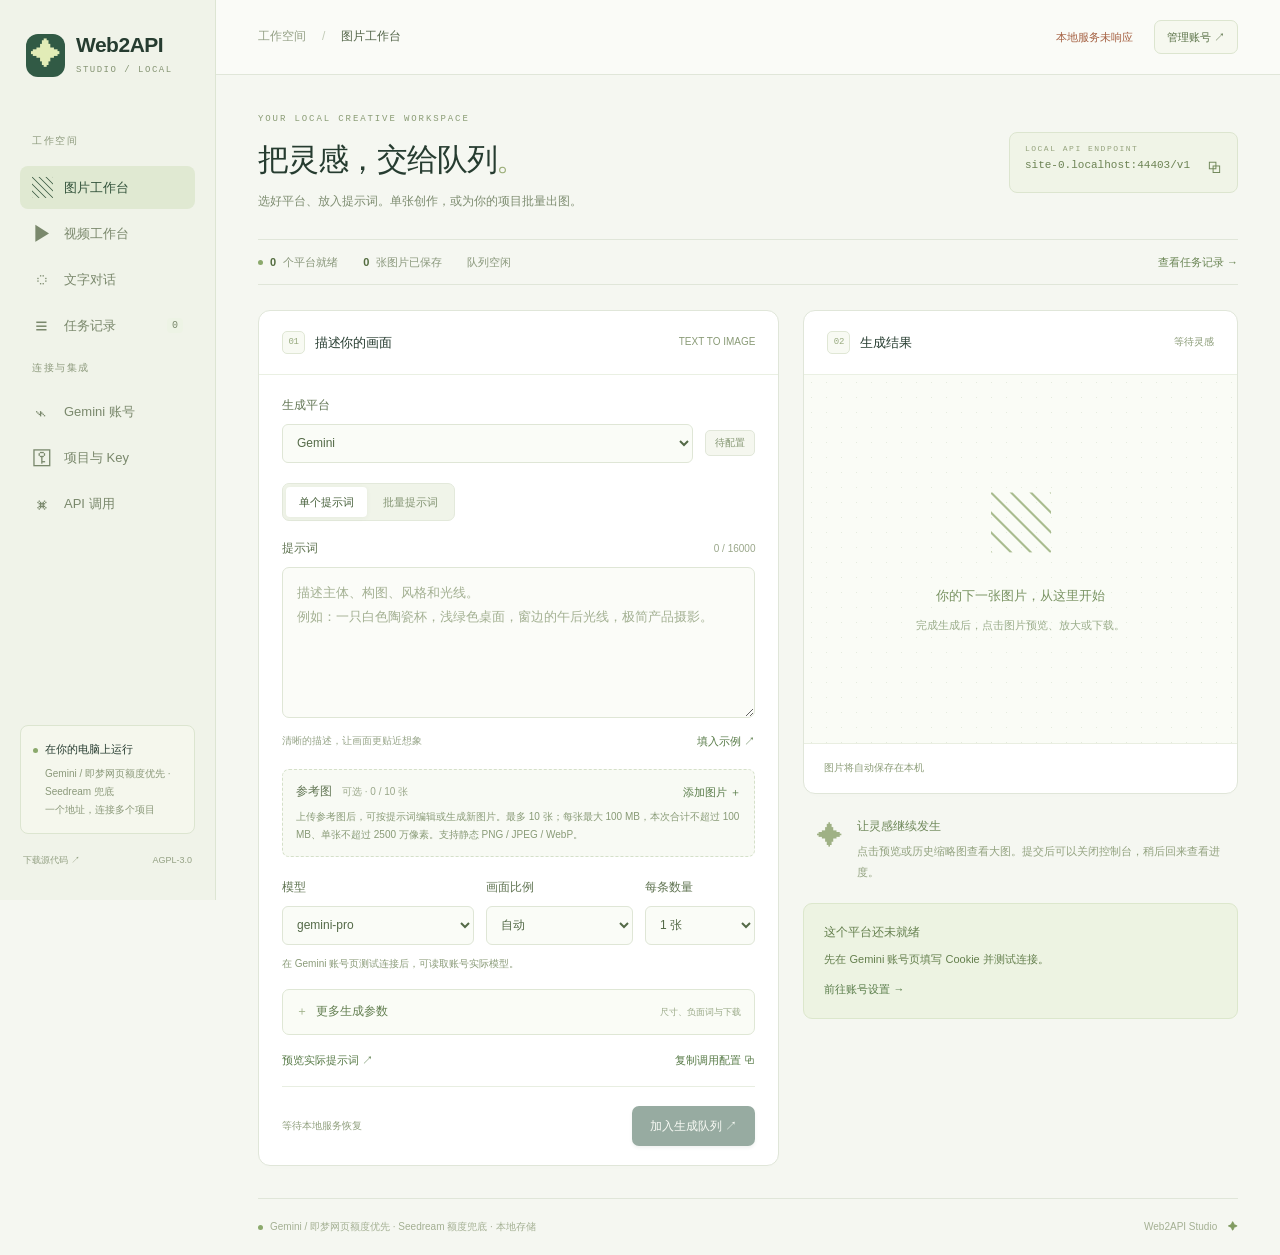
==== static/index.html @ 38def65e "Initial release of Web2API Studio" ====
<!doctype html>
<html lang="zh-CN">
<head>
  <meta charset="utf-8"><meta name="viewport" content="width=device-width, initial-scale=1"><meta name="color-scheme" content="light">
  <title>Web2API Studio · 本地模型工作台</title>
  <link rel="icon" href="data:image/svg+xml,%3Csvg xmlns='http://www.w3.org/2000/svg' viewBox='0 0 32 32'%3E%3Crect width='32' height='32' rx='10' fill='%232b5346'/%3E%3Cpath d='M16 6q0 10 10 10-10 0-10 10 0-10-10-10Q16 16 16 6' fill='%23e7f2b9'/%3E%3C/svg%3E">
  <link rel="stylesheet" href="/static/style.css"><script src="/static/app.js" defer></script>
</head>
<body>
<a class="skip-link" href="#main">跳转到内容</a>
<div class="shell">
  <aside class="sidebar">
    <a class="brand" href="#create"><span class="brand-symbol">✦</span><span>Web2API<small>STUDIO / LOCAL</small></span></a>
    <span class="nav-label">工作空间</span>
    <nav aria-label="主导航">
      <a class="nav-item active" href="#create" data-nav="create"><span>▧</span>图片工作台</a>
      <a class="nav-item" href="#video" data-nav="video"><span>▶</span>视频工作台</a>
      <a class="nav-item" href="#chat" data-nav="chat"><span>◌</span>文字对话</a>
      <a class="nav-item" href="#history" data-nav="history"><span>≡</span>任务记录<b id="nav-job-count">0</b></a>
      <span class="nav-label">连接与集成</span>
      <a class="nav-item" href="#providers" data-nav="providers"><span>⌁</span>Gemini 账号</a>
      <a class="nav-item" href="#keys" data-nav="keys"><span>⚿</span>项目与 Key</a>
      <a class="nav-item" href="#api" data-nav="api"><span>⌘</span>API 调用</a>
    </nav>
    <div class="sidebar-note"><span class="tiny-dot"></span><strong>在你的电脑上运行</strong><p>Gemini / 即梦网页额度优先 · Seedream 兜底<br>一个地址，连接多个项目</p></div>
    <div class="sidebar-bottom"><a href="/source">下载源代码 ↗</a><span id="app-version">AGPL-3.0</span></div>
  </aside>
  <div class="workspace">
    <header class="topbar"><div class="breadcrumb">工作空间<span>/</span><strong id="page-name">图片工作台</strong></div><div class="topbar-actions"><span id="connection-status" class="connection-status"><i></i>检查本地服务…</span><a class="button secondary small" href="#providers">管理账号 ↗</a></div></header>
    <main id="main">
      <section data-view="create" id="create">
        <div class="hero"><div><div class="eyebrow">YOUR LOCAL CREATIVE WORKSPACE</div><h1>把灵感，交给队列<span>。</span></h1><p>选好平台、放入提示词。单张创作，或为你的项目批量出图。</p></div><button class="endpoint" id="copy-endpoint" title="复制 API 地址"><small>LOCAL API ENDPOINT</small><code id="endpoint-label">127.0.0.1:8765/v1</code><span>⧉</span></button></div>
        <div class="stats-strip"><span><i class="tiny-dot"></i><strong id="stat-platforms">0</strong> 个平台就绪</span><span><strong id="stat-images">0</strong> 张图片已保存</span><span id="queue-label">队列空闲</span><a href="#history">查看任务记录 →</a></div>
        <div class="creation-grid">
          <section class="panel composer"><div class="panel-heading"><h2><span class="section-number">01</span>描述你的画面</h2><span class="small-label" id="generation-type">TEXT TO IMAGE</span></div>
            <form id="generate-form">
              <div class="provider-field"><label for="provider" class="field-label">生成平台</label><div class="provider-choice"><select id="provider"><option value="gemini">Gemini</option></select><span id="selected-provider-state" class="badge">待连接</span></div></div>
              <div class="input-modes" role="group" aria-label="生成模式"><button type="button" class="mode-button selected" id="single-mode" aria-pressed="true">单个提示词</button><button type="button" class="mode-button" id="batch-mode" aria-pressed="false">批量提示词</button></div>
              <label for="prompt" class="field-label" id="prompt-label">提示词<span id="prompt-count">0 / 16000</span></label>
              <textarea id="prompt" maxlength="16000" required placeholder="描述主体、构图、风格和光线。&#10;例如：一只白色陶瓷杯，浅绿色桌面，窗边的午后光线，极简产品摄影。"></textarea>
              <textarea id="batch-prompts" maxlength="320019" hidden placeholder="每行一条提示词，最多 20 条。&#10;生成一张白色陶瓷杯产品图&#10;生成一幅湖边小屋的水彩插画"></textarea>
              <div class="prompt-footer"><span>清晰的描述，让画面更贴近想象</span><button type="button" class="text-button" id="example-button">填入示例 ↗</button></div>
              <div class="references-field"><div class="reference-heading"><span class="field-label">参考图<span id="reference-count">可选 · 0 / 10 张</span></span><button type="button" class="text-button" id="choose-references">添加图片 ＋</button></div><input type="file" id="reference-files" class="sr-only" accept="image/png,image/jpeg,image/webp" multiple aria-label="选择参考图片"><p class="reference-hint" id="reference-hint">上传参考图后，可按提示词编辑或生成新图片。最多 10 张；每张最大 100 MB，本次合计不超过 100 MB、单张不超过 2500 万像素。支持静态 PNG / JPEG / WebP。</p><div id="reference-list" class="reference-list" hidden></div><p id="reference-error" class="inline-error" role="alert" hidden></p></div>
              <div class="form-grid"><div><label class="field-label" for="model">模型</label><select id="model"><option value="gemini-pro">gemini-pro</option><option value="default">账号默认模型</option></select></div><div><label class="field-label" for="aspect-ratio">画面比例</label><select id="aspect-ratio"><option value="">自动</option><option value="1:1">1:1 · 方形</option><option value="16:9">16:9 · 横向</option><option value="9:16">9:16 · 竖向</option><option value="4:3">4:3</option><option value="3:4">3:4</option><option value="3:2">3:2</option><option value="2:3">2:3</option></select></div><div><label class="field-label" for="image-count">每条数量</label><select id="image-count"><option value="1">1 张</option><option value="2">2 张</option><option value="3">3 张</option><option value="4">4 张</option></select></div></div>
              <p class="form-hint" id="model-hint">在 Gemini 账号页测试连接后，可读取账号实际模型。</p>
              <details class="parameters-panel"><summary>更多生成参数<span>尺寸、负面词与下载</span></summary><div class="parameter-grid">
                <div><label class="field-label" for="prompt-mode">提示词模式</label><select id="prompt-mode"><option value="enhanced">增强 · 补充生图要求</option><option value="raw">原样透传 · raw</option></select></div>
                <div><label class="field-label" for="image-size">目标尺寸</label><input id="image-size" value="auto" list="size-options" maxlength="32" placeholder="auto / 2K / 1536x1024"><datalist id="size-options"><option value="auto"></option><option value="1K"></option><option value="2K"></option><option value="4K"></option><option value="1536x1024"></option></datalist></div>
                <div><label class="field-label" for="full-size">下载质量</label><select id="full-size"><option value="true">请求原图</option><option value="false">预览版本</option></select></div>
                <div><label class="field-label" for="response-format">API 返回方式</label><select id="response-format"><option value="url">图片 URL</option><option value="b64_json">Base64 图片数据</option></select></div>
                <div class="parameter-wide"><label class="field-label" for="negative-prompt">负面提示词<span id="negative-count">可选 · 0 / 16000</span></label><textarea id="negative-prompt" maxlength="16000" placeholder="例如：文字、水印、模糊"></textarea></div>
              </div><p class="form-hint" id="parameter-hint"></p></details>
              <div class="parameter-tools"><button type="button" class="text-button" id="preview-request">预览实际提示词 ↗</button><button type="button" class="text-button" id="copy-config">复制调用配置 ⧉</button></div>
              <div class="composer-actions"><span id="composer-status">连接平台后即可开始</span><button type="submit" class="button primary" id="generate-button" disabled>加入生成队列 ↗</button></div><p id="form-error" class="inline-error" role="alert" hidden></p>
            </form>
          </section>
          <div class="result-column"><section class="panel preview-panel"><div class="panel-heading"><h2><span class="section-number">02</span>生成结果</h2><span id="preview-status" class="small-label">等待灵感</span></div><div id="preview-area" class="preview-area"></div><div class="preview-footer" id="preview-caption">图片将自动保存在本机</div></section><div class="gentle-note"><span>✦</span><p><strong>让灵感继续发生</strong>点击预览或历史缩略图查看大图。提交后可以关闭控制台，稍后回来查看进度。</p></div><div id="setup-notice" class="setup-notice" hidden><strong>这个平台还未就绪</strong><p id="setup-message">先完成账号连接，再开始生成。</p><a href="#providers" class="text-button">前往账号设置 →</a></div></div>
        </div>
      </section>
      <section data-view="video" id="video" hidden>
        <div class="hero"><div><div class="eyebrow">FREE WEB QUOTA · OPTIONAL OFFICIAL APIS</div><h1>让静态画面动起来<span>。</span></h1><p>默认优先使用即梦、通义万相和 Hailuo 的网页赠送额度；豆包 Seedance 网页是实验性候选，Vidu、MiniMax、百炼和方舟 API 需要单独的官方 API 额度。</p></div><a class="button secondary" href="#providers">配置视频平台 ↗</a></div>
        <div class="creation-grid video-grid">
          <section class="panel composer"><div class="panel-heading"><h2><span class="section-number">01</span>描述动态</h2><span class="small-label" id="video-generation-type">IMAGE TO VIDEO</span></div>
            <form id="video-form">
              <div class="provider-field"><label for="video-provider" class="field-label">视频平台</label><div class="provider-choice"><select id="video-provider"><option value="jimeng-web">即梦 AI 网页（免费赠分）</option></select><span id="video-provider-state" class="badge">待配置</span></div></div>
              <div class="form-grid video-form-grid"><div><label class="field-label" for="video-model">模型</label><select id="video-model"><option value="default">平台默认模型</option></select></div><div><label class="field-label" for="video-duration">时长</label><select id="video-duration"><option value="5">5 秒</option><option value="8">8 秒</option><option value="10">10 秒</option><option value="15">15 秒</option></select></div><div><label class="field-label" for="video-resolution">分辨率</label><select id="video-resolution"><option value="720p">720p</option><option value="1080p">1080p</option><option value="2K">2K</option></select></div></div>
              <label for="video-prompt" class="field-label">提示词<span id="video-prompt-count">0 / 20000</span></label>
              <textarea id="video-prompt" maxlength="20000" required placeholder="描述主体的动作、镜头运动、节奏和环境。&#10;例如：人物自然走向镜头，镜头缓慢推进，衣摆和头发随微风运动，保持脸部和服装稳定。"></textarea>
              <div class="prompt-footer"><span>视频平台的音画与参考图能力不同，以模型文档为准</span><button type="button" class="text-button" id="video-example-button">填入示例 ↗</button></div>
              <div class="references-field"><div class="reference-heading"><span class="field-label">视频参考图<span id="video-reference-count">可选 · 0 / 9 张</span></span><button type="button" class="text-button" id="choose-video-references">添加图片 ＋</button></div><input type="file" id="video-reference-files" class="sr-only" accept="image/png,image/jpeg,image/webp" multiple aria-label="选择视频参考图片"><p class="reference-hint" id="video-reference-hint">1 张作为首帧；2 张作为首尾帧；更多图片按平台的主体参考规则传递。</p><div id="video-reference-list" class="reference-list" hidden></div><p id="video-reference-error" class="inline-error" role="alert" hidden></p></div>
              <div class="form-grid video-form-grid"><div><label class="field-label" for="video-aspect-ratio">画面比例</label><select id="video-aspect-ratio"><option value="16:9">16:9</option><option value="9:16">9:16</option><option value="1:1">1:1</option><option value="4:3">4:3</option><option value="3:4">3:4</option><option value="adaptive">跟随参考图</option></select></div><div class="video-audio-field"><label class="field-label">声音</label><label class="account-enable"><input id="video-audio" type="checkbox" checked>尝试音画同步</label></div></div>
              <div class="parameter-tools"><button type="button" class="text-button" id="preview-video-request">预览请求参数 ↗</button><button type="button" class="text-button" id="copy-video-config">复制视频 API 示例 ⧉</button></div>
              <div class="composer-actions"><span id="video-composer-status">先配置网页免费平台凭据</span><button type="submit" class="button primary" id="video-generate-button" disabled>加入视频队列 ↗</button></div><p id="video-form-error" class="inline-error" role="alert" hidden></p>
            </form>
          </section>
          <div class="result-column"><section class="panel preview-panel"><div class="panel-heading"><h2><span class="section-number">02</span>视频结果</h2><span id="video-preview-status" class="small-label">等待灵感</span></div><div id="video-preview-area" class="preview-area video-preview-area"></div><div class="preview-footer" id="video-preview-caption">视频会自动保存到本机</div></section><div class="gentle-note"><span>✦</span><p><strong>先用免费体验额度试片</strong>网页免费积分与官方 API 额度分开，提交前请确认对应平台控制台的余额和体验额度。</p></div></div>
        </div>
      </section>
      <section data-view="chat" id="chat" hidden>
        <div class="hero"><div><div class="eyebrow">A CONVERSATION, THROUGH YOUR API</div><h1>文字，也有入口<span>。</span></h1><p>使用网页账号对话。每次请求开启新会话，历史上下文随请求传入。</p></div></div>
        <div class="creation-grid chat-grid"><section class="panel pad"><h2>发起对话</h2><form id="chat-form"><label for="chat-provider" class="field-label">平台</label><select id="chat-provider"><option value="gemini">Gemini</option></select><label for="chat-system" class="field-label spaced">系统要求<span>可选 · <span id="chat-system-count">0 / 32000 字</span></span></label><textarea id="chat-system" maxlength="32000" rows="3" placeholder="例如：用简短清晰的中文回答。"></textarea><label for="chat-prompt" class="field-label spaced">你的问题<span id="chat-prompt-count">0 / 32000 字</span></label><textarea id="chat-prompt" maxlength="32000" rows="7" required placeholder="输入你的问题或任务…"></textarea><p class="form-hint" id="chat-total-count">对话总长 0 / 64000 字</p><p class="form-hint">网页当前模型 · 暂不支持流式输出或工具调用</p><div class="dialog-actions"><button id="chat-send" class="button primary">发送到队列 ↗</button></div><p id="chat-error" role="alert" class="inline-error" hidden></p></form></section><section class="panel chat-result"><div class="panel-heading"><h2>最近回复</h2><button id="copy-chat" class="text-button" disabled>复制回复 ⧉</button></div><div id="chat-answer" class="answer-empty">对话完成后，回复会显示在这里。</div><p class="chat-meta" id="chat-meta"></p></section></div>
      </section>
      <section data-view="history" id="history" hidden>
        <div class="hero"><div><div class="eyebrow">YOUR CREATIVE ARCHIVE</div><h1>每一次生成，都在这里<span>。</span></h1><p>点击图片查看大图，查看参数，或继续使用这份提示词。</p></div><button class="button secondary" id="refresh-button">↻ 刷新记录</button></div>
        <div class="history-toolbar"><label class="search-box"><span>⌕</span><input id="history-search" type="search" placeholder="搜索提示词、回复或任务 ID" aria-label="搜索任务"></label><select id="history-provider" aria-label="按平台筛选"><option value="">所有平台</option></select><select id="history-status" aria-label="按状态筛选"><option value="">所有状态</option><option value="succeeded">已完成</option><option value="running">进行中</option><option value="queued">排队中</option><option value="waiting">等待账号恢复</option><option value="failed">未完成</option><option value="cancelled">已取消</option></select><span id="job-total" class="small-label">0 条记录</span><div class="input-modes compact" role="group" aria-label="记录视图"><button id="history-grid" type="button" class="mode-button selected" aria-pressed="true">▦ 网格</button><button id="history-list" type="button" class="mode-button" aria-pressed="false">≡ 列表</button></div></div><p class="form-hint">显示最近 100 条任务。图片和文字回复均保存在本机。</p><div id="jobs-list" class="jobs-grid"></div>
      </section>
      <section data-view="providers" id="providers" hidden>
        <div class="hero"><div><div class="eyebrow">ONE WORKSPACE, MORE POSSIBILITIES</div><h1>让账号协同工作<span>。</span></h1><p>Gemini 账号 1 优先，账号 2 自动接力；两号都明确额度耗尽时，才由 Seedream 付费兜底。</p></div><button class="button primary" id="add-account">添加 Gemini 账号 ＋</button></div>
        <section class="pool-overview panel"><div><span class="eyebrow">GEMINI ACCOUNT POOL</span><h2>双账号优先 · 付费兜底</h2><p id="pool-summary">正在读取账号状态…</p></div><span class="badge ready">并发上限 2</span></section>
        <section class="panel seedream-panel"><div class="seedream-heading"><div><span class="eyebrow">VOLCENGINE ARK · PAID FALLBACK</span><h2>Seedream 5.0 Flash</h2></div><span class="badge" id="seedream-state">未配置</span></div><p class="form-hint">仅当 Gemini 账号 1 和账号 2 都明确返回额度耗尽时才会调用；认证失效、网络错误和其他失败不会触发付费请求。两个生成 worker 共用并发上限 2。</p><div class="seedream-endpoint"><span>Base URL</span><code>https://ark.cn-beijing.volces.com/api/v3</code><span>模型</span><code>doubao-seedream-5-0-flash-260915</code></div><form id="seedream-form" class="seedream-form"><div><label for="seedream-key" class="field-label">火山方舟 API Key</label><input id="seedream-key" type="password" autocomplete="new-password" spellcheck="false" placeholder="输入 API Key；保存后不回显"></div><div class="seedream-actions"><button class="button primary" id="save-seedream">保存 API Key</button><button type="button" class="button secondary small" id="clear-seedream">清除</button></div></form><p id="seedream-price" class="form-hint">价格信息加载中…</p><p class="form-hint">Key 只保存在本机私有数据目录，接口和页面不会回显。金额为官方单价估算，实际费用以火山方舟账单为准。<a href="https://ark.volcengine.com/region:cn-beijing/docs/ark/model-pricing#457edfd0" target="_blank" rel="noopener noreferrer">查看官方模型价格</a></p><p id="seedream-message" class="settings-message" role="status" hidden></p><p id="seedream-error" class="inline-error" role="alert" hidden></p></section>
        <section class="panel video-keys-panel"><div class="seedream-heading"><div><span class="eyebrow">WEB SESSIONS · WEB TOKENS · OFFICIAL API KEYS</span><h2>网页额度与平台连接</h2></div><span class="badge ready">免费桶逐项核实</span></div><p class="form-hint">这里同时列出网页入口和官方 API。每张卡片会标明“有明确免费桶、网页候选、可能要求风控验证”或“仅官方 API”；只有网页账号自己返回的免费桶才会用于免费路径，网页积分不会自动变成 API 额度。即梦和通义万相会在提交前检查赠送桶，Hailuo、PixVerse、Kling 等候选平台可能因账号、地区或网页验证而不可用。</p><div id="video-providers-list" class="video-provider-list"><p class="form-hint">正在读取网页和视频平台…</p></div></section>
        <div id="accounts-list" class="provider-cards"></div><details class="advanced-providers"><summary>其他网站适配器（高级）</summary><button class="button secondary small" id="add-provider">添加网站 ＋</button><div id="providers-list" class="provider-cards"></div>
        <section class="panel bridge-guide"><div class="guide-intro"><span class="guide-icon">⌁</span><div><h2>自定义网站接入</h2><p>使用网页账号已有额度，具体额度由平台决定。扩展仅操作你主动连接的专用标签。</p></div><span class="badge" id="bridge-state">未配对</span></div><div class="setup-steps"><div><b>01</b><h3>安装浏览器扩展</h3><p>下载并解压扩展，在 Chrome / Edge 扩展管理页开启开发者模式，选择「加载已解压的扩展程序」。</p><a class="button secondary small" href="/extension">下载扩展 ↓</a></div><div><b>02</b><h3>填入本机配对码</h3><p>生成配对码，粘贴到扩展弹窗并保存。配对码用于本机连接，区别于给项目使用的调用 Key。</p><button id="pair-bridge" class="button secondary small">生成配对码 ⧉</button><div id="pair-box" hidden><input type="password" readonly id="pair-token" aria-label="扩展配对码"><button class="text-button" id="copy-pair">复制配对码</button></div><small id="pair-hint"></small></div><div><b>03</b><h3>打开专用网页并登录</h3><p>在扩展里点击「连接网站」，允许对应网站权限，再在新标签登录。保持浏览器运行，工作台会显示就绪状态。</p><small>遇到登录验证时，请在网页手动完成。</small></div></div><p class="guide-footnote">生成任务不会自动重试。网页更新可能需要调整适配器选择器；每次任务从配置的新对话入口开始。</p></section></details>
      </section>
      <section data-view="keys" id="keys" hidden>
        <div class="hero"><div><div class="eyebrow">CONNECT YOUR PROJECTS</div><h1>为每个项目，留一把钥匙<span>。</span></h1><p>项目使用各自的 Key 调用本机服务，任务和参考图按 Key 隔离。</p></div><span id="key-count" class="badge">0 个有效 Key</span></div>
        <section class="panel keys-section"><h2>创建调用 Key</h2><p class="form-hint">Key 只用于你的本机网关。模型网站的登录信息在平台连接中配置。</p><form id="key-form" class="key-form"><label for="key-name" class="sr-only">项目名称</label><input id="key-name" maxlength="60" required placeholder="项目名称，例如：电商批量生图"><button class="button primary" id="create-key">创建 Key ＋</button></form><div id="new-key-box" class="new-key-box" hidden><strong>创建成功 · 完整 Key 仅显示这一次，请复制保存</strong><div><input id="new-key-value" type="password" readonly aria-label="新创建的调用 Key"><button type="button" class="button secondary small" id="copy-key">复制 Key</button></div></div><p id="key-error" class="inline-error" role="alert" hidden></p><div id="keys-list"></div></section>
      </section>
      <section data-view="api" id="api" hidden>
        <div class="hero"><div><div class="eyebrow">BUILD YOUR OWN WORKFLOW</div><h1>把能力，接进你的项目<span>。</span></h1><p>调用地址和项目 Key 不变，账号切换由服务自动处理。下面的参数随图片工作台同步。</p></div><a class="button secondary" href="/docs" target="_blank" rel="noreferrer">接口文档 ↗</a></div>
        <section class="panel api-section"><div class="api-intro"><h2>地址 + 项目 Key + 参数</h2><p>填写你创建的调用 Key，并携带平台、模型、提示词和生成参数。项目可以直接调用 HTTP 接口，也可以使用随附的 Python 客户端。</p><button class="button secondary" id="download-config">下载调用配置 JSON ↓</button><dl><dt>单张生图</dt><dd>POST /v1/images/generations</dd><dt>批量提交 / 查询</dt><dd>POST /v1/batches<br>GET /v1/batches/{id}</dd><dt>文字对话</dt><dd>POST /v1/chat/completions</dd><dt>图生视频</dt><dd>POST /v1/videos/generations<br>POST /v1/video/jobs</dd><dt>视频批量</dt><dd>POST /v1/video/batches<br>GET /v1/video/batches/{id}</dd><dt>长任务</dt><dd>POST /v1/jobs<br>POST /v1/chat/jobs</dd></dl><p class="form-hint">生图顺序为 Gemini 账号 1 → Gemini 账号 2 → Seedream；视频平台使用你在账号页配置的官方 API Key。视频网页免费积分不等于 API 免费额度。</p></div><div class="code-panel"><div class="code-heading"><div class="code-tabs" role="group" aria-label="API 示例"><button id="single-code" class="code-tab selected">单张</button><button id="edit-code" class="code-tab">参考图</button><button id="batch-code" class="code-tab">批量</button><button id="video-code" class="code-tab">视频</button><button id="chat-code" class="code-tab">对话</button><button id="config-code" class="code-tab">JSON</button></div><button id="copy-curl" class="text-button">复制 ⧉</button></div><pre id="curl-example"></pre><p id="code-note" class="code-note"></p></div></section>
      </section>
      <footer><span><i class="tiny-dot"></i>Gemini / 即梦网页额度优先 · Seedream 额度兜底 · 本地存储</span><span>Web2API Studio <em>✦</em></span></footer>
    </main>
  </div>
</div>
<dialog id="settings-dialog" aria-labelledby="settings-title"><div class="dialog-heading"><div><div class="eyebrow">GEMINI CONNECTION</div><h2 id="settings-title">添加 Gemini 账号</h2></div><button class="close-button" id="close-settings" aria-label="关闭连接设置">×</button></div><p class="dialog-intro">在已登录的 Gemini 网页复制 Cookie 值，保存在本机。</p><details class="cookie-guide"><summary>如何获取 Cookie？</summary><ol><li>打开 <a href="https://gemini.google.com/" target="_blank" rel="noreferrer">Gemini 网页 ↗</a>，确认能正常生图。</li><li>打开开发者工具 → Application → Cookies → gemini.google.com。</li><li>复制 __Secure-1PSID 和 __Secure-1PSIDTS 的 Value，填写到下方。只复制值。</li></ol></details><form id="settings-form"><label for="account-name" class="field-label">账号名称</label><input id="account-name" maxlength="60" required placeholder="例如：Gemini Pro 账号 2"><label class="account-enable"><input type="checkbox" id="account-enabled" checked> 启用此账号参与自动调度</label><label for="secure-1psid" class="field-label">__Secure-1PSID</label><input type="password" id="secure-1psid" autocomplete="off" required placeholder="填写 Cookie Value"><label for="secure-1psidts" class="field-label">__Secure-1PSIDTS<span>可选</span></label><input type="password" id="secure-1psidts" autocomplete="off" placeholder="填写 Cookie Value"><label for="proxy" class="field-label">代理地址<span>可选</span></label><input id="proxy" autocomplete="off" placeholder="例如：http://127.0.0.1:7890"><p class="form-hint">编辑时 Cookie 留空会保留已有登录信息。新账号代理留空时沿用首个账号的代理；无需在两个项目中分别配账号。</p><p class="inline-error" id="settings-error" role="alert" hidden></p><p class="settings-message" id="settings-message" role="status" hidden></p><div class="dialog-actions"><button type="button" id="reconnect-button" class="button secondary">测试已有连接</button><button type="submit" id="save-settings" class="button primary">保存并测试 ↗</button></div></form></dialog>
<dialog id="provider-dialog" aria-labelledby="provider-title"><div class="dialog-heading"><div><div class="eyebrow">WEBSITE ADAPTER</div><h2 id="provider-title">添加网站适配器</h2></div><button class="close-button" id="close-provider" aria-label="关闭适配器设置">×</button></div><p class="dialog-intro">为提供聊天输入框和回复区域的网站配置选择器。保存后，在扩展中连接此网站。</p><form id="provider-form"><div class="parameter-grid"><div><label for="adapter-id" class="field-label">平台 ID</label><input id="adapter-id" required maxlength="40" pattern="[a-z][a-z0-9_-]{0,39}" placeholder="例如：my-model"></div><div><label for="adapter-name" class="field-label">显示名称</label><input id="adapter-name" required maxlength="60" placeholder="我的模型网站"></div></div><label for="adapter-url" class="field-label spaced">新对话入口 URL</label><input id="adapter-url" type="url" required placeholder="https://example.com/chat"><div class="capability-options"><label><input id="adapter-images" type="checkbox" checked>生图</label><label><input id="adapter-text" type="checkbox" checked>文字</label><label><input id="adapter-references" type="checkbox" checked>参考图</label><label><input id="adapter-enabled" type="checkbox" checked>启用</label></div><details class="parameters-panel" open><summary>网页选择器<span>CSS selectors</span></summary><div id="selector-fields"></div></details><p class="form-hint">图片选择器在新回复区域内查找图片。参考图选择器须指向 file input。不要填写你要保留的个人聊天地址。</p><p id="provider-error" class="inline-error" role="alert" hidden></p><div class="dialog-actions"><button id="save-provider" class="button primary">保存适配器</button></div></form></dialog>
<dialog id="request-dialog" aria-labelledby="request-title"><div class="dialog-heading"><div><div class="eyebrow">REQUEST PREVIEW</div><h2 id="request-title">实际发送的内容</h2></div><button id="close-preview" class="close-button" aria-label="关闭请求预览">×</button></div><p class="dialog-intro">仅校验和预览，不会发送到模型网站。</p><textarea id="effective-prompt" readonly aria-label="实际提示词"></textarea><div id="preview-warnings" class="form-hint"></div><details class="request-parameters"><summary>完整请求参数</summary><pre id="request-json"></pre></details><div class="dialog-actions"><button id="copy-request" class="button secondary">复制 JSON</button><button id="done-preview" class="button primary">完成</button></div></dialog>
<dialog id="image-dialog" class="image-viewer" aria-labelledby="viewer-title"><div class="viewer-top"><div><strong id="viewer-title">图片预览</strong><span id="viewer-counter"></span></div><div class="viewer-tools"><button id="viewer-zoom-out" aria-label="缩小图片">−</button><button id="viewer-fit">适应窗口</button><button id="viewer-zoom-in" aria-label="放大图片">＋</button><a id="viewer-download" class="button secondary small" download>下载原文件 ↓</a><button class="close-button" id="close-image" aria-label="关闭大图">×</button></div></div><div class="viewer-body"><div class="viewer-canvas" id="viewer-canvas"><button id="viewer-prev" class="image-nav prev" aria-label="上一张图片">‹</button><div id="viewer-scroll" class="viewer-scroll"><img id="viewer-image" alt=""></div><button id="viewer-next" class="image-nav next" aria-label="下一张图片">›</button><p id="viewer-image-error" class="inline-error" hidden>图片读取失败，可尝试下载原文件。</p></div><aside class="viewer-info"><span class="eyebrow">GENERATION DETAILS</span><h3 id="viewer-provider"></h3><p id="viewer-dimensions" class="form-hint"></p><label class="field-label" for="viewer-prompt">提示词</label><textarea id="viewer-prompt" readonly></textarea><div class="viewer-info-actions"><button id="viewer-copy-prompt" class="button secondary small">复制提示词</button><button id="viewer-reuse" class="button primary small">使用这些参数 ↗</button></div><details class="request-parameters"><summary>任务参数</summary><pre id="viewer-parameters"></pre></details><div id="viewer-thumbnails" class="viewer-thumbnails"></div><small>← → 切换图片 · Esc 关闭</small></aside></div></dialog>
<dialog id="video-dialog" aria-labelledby="video-dialog-title"><div class="dialog-heading"><div><div class="eyebrow">VIDEO RESULT</div><h2 id="video-dialog-title">视频预览</h2></div><button class="close-button" id="close-video" aria-label="关闭视频预览">×</button></div><video id="video-player" controls playsinline></video><p id="video-dialog-meta" class="form-hint"></p><div class="dialog-actions"><a id="video-download" class="button secondary" download>下载视频 ↓</a><button id="video-detail" class="button primary">查看任务详情</button></div></dialog>
<dialog id="detail-dialog" aria-labelledby="detail-title"><div class="dialog-heading"><h2 id="detail-title">任务详情</h2><button id="close-detail" class="close-button" aria-label="关闭任务详情">×</button></div><pre id="detail-content" class="detail-content"></pre><div class="dialog-actions"><button id="detail-copy" class="button secondary">复制内容</button><button id="detail-done" class="button primary">完成</button></div></dialog>
<div id="toast" role="status" class="toast" hidden></div>
</body></html>
---- static/style.css ----
:root{--bg:#f5f7f1;--paper:#fff;--ink:#263c30;--muted:#778373;--line:#e0e6d9;--green:#315a45;--lime:#eaf0df;--soft:#f8faf5;--red:#a45f40;--font:-apple-system,BlinkMacSystemFont,"PingFang SC","Microsoft YaHei",sans-serif}
*{box-sizing:border-box}html{scroll-behavior:smooth}body{margin:0;font:14px/1.65 var(--font);background:var(--bg);color:var(--ink)}button,input,select,textarea{font:inherit}button,a,input,select,textarea{-webkit-tap-highlight-color:transparent}button,a{touch-action:manipulation}button{cursor:pointer}a{color:inherit;text-decoration:none}button:disabled{cursor:not-allowed;opacity:.5}button:focus-visible,a:focus-visible,input:focus-visible,select:focus-visible,textarea:focus-visible,summary:focus-visible{outline:2px solid #769754;outline-offset:3px}[hidden]{display:none!important}h1,h2,h3,p{margin-top:0}h2{font-size:18px;font-weight:600;letter-spacing:-.3px}h3{font-size:14px}code,pre{font-family:ui-monospace,SFMono-Regular,Menlo,monospace}.sr-only,.skip-link:not(:focus){position:absolute;width:1px;height:1px;overflow:hidden;clip:rect(0,0,0,0);white-space:nowrap}.skip-link:focus{position:fixed;top:10px;left:10px;z-index:30;background:#fff;padding:10px}
.sidebar{position:fixed;inset:0 auto 0 0;width:216px;background:#f0f3e9;border-right:1px solid #dde5d3;padding:32px 20px;display:flex;flex-direction:column;z-index:2}.brand{display:flex;align-items:center;gap:11px;font-size:21px;font-weight:650;line-height:1.2;letter-spacing:-.5px;margin:0 6px 42px}.brand small{display:block;font:9px/1.8 ui-monospace,monospace;letter-spacing:1.5px;color:#869574;margin-top:5px}.brand-symbol{background:var(--green);color:#e2ecb7;width:39px;height:43px;display:grid;place-items:center;border-radius:12px;font-size:29px}.nav-label{display:block;color:#8d9a7d;font-size:10px;letter-spacing:1.5px;margin:13px 12px}.nav-item{display:flex;align-items:center;gap:13px;color:#7a886c;border-radius:8px;padding:10px 12px;margin:3px 0;font-size:13px;white-space:nowrap}.nav-item>span{width:19px;text-align:center;font-size:21px;line-height:1.1}.nav-item:hover{background:#e9eedd;color:#48613b}.nav-item.active{background:#e0e9d2;color:#31523a;font-weight:550}.nav-item b{margin-left:auto;font:10px ui-monospace,monospace;background:#edf3e5;border-radius:4px;padding:2px 5px}.sidebar-note{margin-top:auto;border:1px solid #dce5d0;background:#f5f7ed;padding:14px 12px;border-radius:8px;font-size:11px}.sidebar-note strong{font-weight:500}.sidebar-note p{color:#8b997a;font-size:10px;line-height:1.8;margin:7px 0 0 12px}.tiny-dot{display:inline-block;width:5px;height:5px;border-radius:50%;background:#8ba96c;vertical-align:middle;margin-right:7px}.sidebar-bottom{display:flex;justify-content:space-between;flex-wrap:wrap;gap:9px;color:#94a184;font-size:9px;margin:19px 3px 0}.workspace{margin-left:216px}.topbar{height:75px;border-bottom:1px solid var(--line);display:flex;align-items:center;justify-content:space-between;padding:0 42px;background:#fafbf7}.breadcrumb{display:flex;gap:16px;font-size:12px;color:#94a086}.breadcrumb>span{color:#c2cbb8}.breadcrumb strong{font-weight:500;color:#54664a}.topbar-actions{display:flex;align-items:center;gap:21px}.connection-status{display:flex;align-items:center;gap:8px;color:#7c8970;font-size:11px}.connection-status i{width:6px;height:6px;background:#c2a879;border-radius:50%}.connection-status.connected i{background:#7d9b61}.connection-status.offline{color:var(--red)}main{max-width:1530px;margin:auto;padding:38px 42px 0;min-height:calc(100vh - 75px)}[data-view]{min-height:calc(100vh - 200px)}.hero{display:flex;align-items:center;justify-content:space-between;gap:24px;margin-bottom:27px}.eyebrow{font:9px/1.5 ui-monospace,monospace;letter-spacing:1.9px;color:#8a9c75}.hero h1{font-size:31px;font-weight:550;letter-spacing:-1.2px;line-height:1.4;margin:11px 0}.hero h1>span{color:#9aad77}.hero p{font-size:12px;color:#7e8d71;margin-bottom:0}.button{display:inline-flex;align-items:center;justify-content:center;gap:13px;white-space:nowrap;border:1px solid transparent;border-radius:7px;padding:10px 17px;font-size:12px;line-height:1.5;transition:background .15s}.primary{background:var(--green);color:#f4f7ed;box-shadow:0 2px 3px #284b3020}.primary:hover{background:#254a37}.secondary{background:#f6f8ef;color:#597146;border-color:#dce5cf}.secondary:hover{background:#edf2e3}.small{font-size:11px;padding:8px 12px}.text-button{border:0;background:transparent;padding:0;color:#587b48;font-size:11px;line-height:1.7}.text-button:hover{color:#244e33;text-decoration:underline;text-underline-offset:3px}.endpoint{text-align:left;border:1px solid #dce5cf;background:#f0f4e7;padding:11px 15px;border-radius:8px;color:#6c8354;display:grid;grid-template-columns:1fr auto;gap:3px 17px;min-width:220px}.endpoint small{font:8px ui-monospace,monospace;letter-spacing:1.5px;color:#95a37d;grid-column:1/-1}.endpoint code{font-size:11px}.endpoint>span{font-size:15px}.stats-strip{display:flex;align-items:center;gap:25px;border-top:1px solid var(--line);border-bottom:1px solid var(--line);padding:13px 0;margin:26px 0 25px;font-size:11px;color:#89977b}.stats-strip strong{font-weight:600;color:#546d40;margin-right:4px}.stats-strip>a{margin-left:auto;color:#6b8655}.creation-grid{display:grid;grid-template-columns:minmax(0,1.2fr) minmax(0,1fr);gap:24px;align-items:start}.panel{background:var(--paper);border:1px solid var(--line);border-radius:12px;box-shadow:0 3px 12px #34402402;overflow:hidden}.panel-heading{display:flex;align-items:center;justify-content:space-between;gap:12px;padding:19px 23px;border-bottom:1px solid #eaf0e3;min-height:64px}.panel-heading h2{margin:0;font-size:13px;font-weight:550;display:flex;align-items:center;gap:10px}.section-number{display:grid;place-items:center;width:23px;height:23px;border:1px solid #e0e7d5;border-radius:5px;background:#f8faf3;color:#99ab80;font:9px ui-monospace,monospace}.small-label{color:#8a9b77;font-size:10px}.composer form{padding:21px 23px 0}.field-label{display:flex;justify-content:space-between;gap:10px;align-items:baseline;font-size:12px;font-weight:550;color:#617553;margin-bottom:8px}.field-label>span{font-size:10px;font-weight:400;color:#9ba88b}.provider-field{margin-bottom:20px}.provider-choice{display:flex;gap:12px;align-items:center}.provider-choice select{flex:1}.badge{display:inline-flex;align-items:center;gap:6px;white-space:nowrap;font-size:10px;font-weight:400;padding:4px 9px;border:1px solid #e1e7d9;background:#f5f7ef;border-radius:5px;color:#849672}.badge.ready,.badge.succeeded{background:#eef5e6;color:#66894c;border-color:#dce9d0}.badge.failed,.badge.login_required,.badge.page_changed{background:#fbf0e8;color:#a47557;border-color:#eedacc}.badge.busy,.badge.running,.badge.queued{background:#fff6df;color:#9d864c;border-color:#f1e5c1}input,select{min-width:0;width:100%;height:39px;border:1px solid #dfe6d6;background:#fafcf7;border-radius:6px;padding:0 10px;color:#546a48;font-size:12px}input::placeholder,textarea::placeholder{color:#a3b092}textarea{width:100%;resize:vertical;min-height:85px;border:1px solid #dfe6d6;border-radius:7px;background:#fbfcf8;padding:13px 14px;font-size:13px;color:#465c3d;line-height:1.9}textarea#prompt,textarea#batch-prompts{height:151px;min-height:120px}input[type=checkbox]{width:14px;height:14px;accent-color:var(--green)}.input-modes{display:flex;width:max-content;gap:3px;background:#f0f4e9;border:1px solid #e3e9db;padding:3px;border-radius:7px;margin-bottom:18px}.mode-button{border:0;background:transparent;padding:6px 13px;border-radius:4px;color:#839473;font-size:11px;white-space:nowrap}.mode-button.selected{background:#fff;color:#48613c;box-shadow:0 1px 5px #3447250d}.prompt-footer{display:flex;align-items:center;justify-content:space-between;gap:10px;margin:7px 0 19px;font-size:10px;color:#98a68a}.references-field{padding:12px 13px;margin-bottom:21px;background:#f8faf4;border:1px dashed #d5e0c9;border-radius:7px}.reference-heading{display:flex;align-items:center;justify-content:space-between;gap:10px}.reference-heading .field-label{margin:0;display:flex;gap:10px}.reference-hint{font-size:10px;color:#899b77;line-height:1.8;margin:6px 0 0}.reference-list{display:grid;grid-template-columns:repeat(4,minmax(0,1fr));gap:9px;margin-top:12px}.reference-card{position:relative;min-width:0;background:white;border:1px solid #dce5d1;border-radius:6px;overflow:hidden}.reference-card img{display:block;width:100%;height:72px;object-fit:cover}.reference-card>span{display:block;font-size:9px;padding:4px 5px;white-space:nowrap;overflow:hidden;text-overflow:ellipsis;color:#7d916a}.remove-reference{position:absolute;top:4px;right:4px;width:21px;height:21px;display:grid;place-items:center;border:1px solid #d5dfca;border-radius:50%;background:#ffffffed;color:#596f45;font-size:16px;padding:0}.form-grid{display:grid;grid-template-columns:1.3fr 1fr .75fr;gap:12px}.form-hint{font-size:10px;color:#8a9b78;line-height:1.85;margin:10px 0 16px}.parameters-panel{border:1px solid #dfe7d5;border-radius:7px;background:#fafcf6;padding:12px 13px;margin:16px 0 0}.parameters-panel>summary{font-size:12px;color:#627e50;cursor:pointer;list-style:none;display:flex;gap:8px;align-items:center}.parameters-panel>summary:before{content:"＋";color:#9bae84}.parameters-panel[open]>summary:before{content:"−"}.parameters-panel>summary>span{margin-left:auto;font-size:9px;color:#9aaa88}.parameter-grid{display:grid;grid-template-columns:1fr 1fr;gap:14px 13px;margin-top:16px}.parameter-wide{grid-column:1/-1}.parameter-grid textarea{height:76px;min-height:60px;font-size:12px}.parameter-tools{display:flex;align-items:center;justify-content:space-between;gap:10px;padding:16px 0}.composer-actions{display:flex;align-items:center;justify-content:space-between;gap:12px;border-top:1px solid #e8eee1;padding:19px 0}.composer-actions>span{font-size:10px;color:#91a07f}.preview-area{min-height:368px;display:grid;place-items:center;background-color:#fafcf6;background-image:radial-gradient(#b8c8aa55 .7px,transparent .7px);background-size:15px 15px;padding:19px}.preview-footer{border-top:1px solid #e9eee1;padding:14px 20px;font-size:10px;color:#8b9c77;display:flex;align-items:center;justify-content:space-between;gap:10px;min-height:50px}.preview-footer a{color:#587d43}.preview-link{display:grid;place-items:center;width:100%;border:0;background:transparent;padding:0;cursor:zoom-in;position:relative}.preview-image{max-width:100%;max-height:490px;display:block;object-fit:contain;border-radius:5px;box-shadow:0 5px 20px #30432b16}.preview-link:after{content:"点击查看大图 ⤢";font-size:10px;color:#e9efde;background:#284935cf;border-radius:5px;padding:6px 12px;position:absolute;bottom:12px;opacity:0;transition:opacity .2s}.preview-link:hover:after,.preview-link:focus-visible:after{opacity:1}.empty-preview{text-align:center;max-width:260px;display:flex;flex-direction:column;align-items:center;padding:42px 10px}.empty-preview .empty-art{color:#a9bc8f;font-size:60px;line-height:1.4;margin-bottom:19px}.empty-preview strong{font-size:13px;font-weight:500;color:#789261}.empty-preview p{font-size:11px;color:#9bad8b;line-height:1.9;margin:8px 0 0}.gentle-note{display:flex;gap:14px;padding:21px 14px;color:#9fb185}.gentle-note>span{font-size:26px}.gentle-note p{font-size:11px;color:#92a27f;line-height:1.9;margin:0}.gentle-note strong{display:block;color:#6f885a;font-size:12px;font-weight:500;margin-bottom:3px}.setup-notice{background:#edf3e2;border:1px solid #dce7cc;border-radius:9px;padding:19px 20px;margin-bottom:19px;color:#647f4d;font-size:12px}.setup-notice strong{font-weight:550}.setup-notice p{font-size:11px;margin:6px 0 10px;line-height:1.85}.busy-state{display:grid;justify-items:center;gap:17px;color:#82966b;font-size:12px;text-align:center}.busy-state p{font-size:11px;color:#9daf8c}.spinner{height:32px;width:32px;border:2px solid #e1e9d3;border-top-color:#7e9a60;border-radius:50%;animation:spin 1s linear infinite}@keyframes spin{to{transform:rotate(360deg)}}
.history-toolbar{display:flex;align-items:center;gap:11px;margin-top:35px}.history-toolbar>select{width:130px;background:white}.search-box{position:relative;flex:1;display:flex;min-width:150px}.search-box input{background:white;padding-left:33px}.search-box>span{position:absolute;left:11px;top:5px;font-size:20px;color:#95a580}.history-toolbar .small-label{white-space:nowrap;margin:0 5px}.compact{margin:0}.compact .mode-button{padding:6px 10px}.jobs-grid{display:grid;grid-template-columns:repeat(3,minmax(0,1fr));gap:18px;margin:23px 0 30px}.job-card{min-width:0;background:#fff;border:1px solid var(--line);border-radius:10px;overflow:hidden;transition:box-shadow .2s}.job-card:hover{box-shadow:0 7px 23px #344b2610}.job-visual{width:100%;aspect-ratio:4/3;background:#edf2e6;position:relative;display:grid;place-items:center;border:0;padding:0;overflow:hidden;color:#afbe9a;font-size:38px}.job-visual img{width:100%;height:100%;position:absolute;inset:0;object-fit:cover;transition:transform .3s}.job-visual:hover img{transform:scale(1.035)}button.job-visual{cursor:zoom-in}.job-image-count{position:absolute;bottom:10px;right:10px;background:#fffdf4e8;font:10px var(--font);border-radius:4px;color:#627552;padding:3px 7px}.job-copy{padding:15px 16px 13px;min-width:0}.job-prompt{display:-webkit-box;-webkit-line-clamp:2;-webkit-box-orient:vertical;overflow:hidden;font-size:12px;color:#536a46;line-height:1.8;min-height:43px;overflow-wrap:anywhere}.job-info{font-size:10px;color:#99a68b;margin:8px 0;line-height:1.8;overflow-wrap:anywhere}.job-bottom{display:flex;justify-content:space-between;align-items:center;gap:8px;border-top:1px solid #eff2e9;padding-top:11px}.job-actions{display:flex;gap:12px;align-items:center;font-size:10px}.job-actions a{color:#668552}.job-message{font-size:10px;color:#b28365;line-height:1.7;margin:8px 0;display:-webkit-box;-webkit-line-clamp:2;-webkit-box-orient:vertical;overflow:hidden}.empty-history{grid-column:1/-1;background:#fff;border:1px dashed #dce5d0;border-radius:10px;text-align:center;padding:65px 20px;color:#92a77d}.empty-history>span{font-size:35px}.empty-history strong{display:block;font-size:14px;font-weight:500;margin:8px 0}.empty-history p{color:#a1b08e;font-size:12px;margin:5px 0}.jobs-grid.list-view{display:flex;flex-direction:column;gap:10px}.list-view .job-card{display:flex;align-items:stretch}.list-view .job-visual{width:110px;aspect-ratio:auto;min-height:110px;flex-shrink:0}.list-view .job-copy{flex:1;padding:13px 18px}.list-view .job-prompt{-webkit-line-clamp:1;min-height:0}.list-view .job-info{margin:3px 0}.list-view .job-bottom{border:0;padding-top:4px}.job-text-excerpt{font-size:11px;color:#8b9b7b;line-height:1.8;padding:20px;max-height:180px;overflow:hidden;display:-webkit-box;-webkit-line-clamp:5;-webkit-box-orient:vertical}.list-view .job-text-excerpt{display:-webkit-box;-webkit-line-clamp:2;padding:6px 0;margin:5px 0;max-height:3.6em}.job-visual.text-visual{font-size:35px}
.provider-cards{display:grid;grid-template-columns:repeat(auto-fit,minmax(260px,1fr));gap:18px;margin-top:33px}.provider-card{padding:23px;display:flex;flex-direction:column}.provider-top{display:flex;align-items:center;justify-content:space-between;gap:12px}.provider-logo{display:grid;place-items:center;background:#eef3e5;color:#6a8854;width:40px;height:40px;border:1px solid #e1e9d7;border-radius:11px;font-size:23px}.provider-card h2{font-size:18px;margin:16px 0 5px}.provider-mode{font:9px ui-monospace,monospace;letter-spacing:1px;color:#9aac87}.provider-desc{font-size:11px;color:#92a280;line-height:1.9;margin:13px 0 18px;min-height:42px;overflow-wrap:anywhere}.capabilities{display:flex;gap:6px;flex-wrap:wrap;margin-bottom:20px}.capabilities>span{font-size:9px;background:#f3f6ed;border-radius:4px;padding:2px 6px;color:#81956b}.provider-card .card-actions{margin-top:auto;display:flex;align-items:center;gap:14px;border-top:1px solid #e8eee0;padding-top:17px}.provider-card .card-actions .button{flex:1}.bridge-guide{padding:26px;margin:26px 0}.guide-intro{display:flex;align-items:flex-start;gap:17px}.guide-icon{display:grid;place-items:center;background:#edf3e1;border-radius:11px;width:42px;height:42px;color:#8aa46c;font-size:29px}.guide-intro h2{font-size:18px;margin-bottom:6px}.guide-intro p{font-size:11px;color:#91a17e;line-height:1.85;margin-bottom:0}.guide-intro .badge{margin-left:auto}.setup-steps{display:grid;grid-template-columns:repeat(3,minmax(0,1fr));gap:30px;margin-top:29px}.setup-steps>div{border-top:1px solid #e4ebda;padding-top:17px}.setup-steps b{font:10px ui-monospace,monospace;color:#a4b58d}.setup-steps h3{font-size:13px;font-weight:550;margin:8px 0}.setup-steps p{font-size:11px;color:#8fa17b;line-height:1.9;margin-bottom:16px}.setup-steps small{display:block;font-size:10px;color:#a2af91;line-height:1.8;margin-top:11px}.guide-footnote{font-size:10px;color:#9eac8c;border-top:1px solid #e9eee2;margin:25px 0 0;padding-top:17px}.setup-steps input{margin:10px 0 4px}#pair-hint{color:#a97856}.capability-options{display:flex;gap:20px;flex-wrap:wrap;margin:17px 0}.capability-options label{font-size:12px;color:#82966d;display:flex;gap:6px;align-items:center}#selector-fields .field-label{margin-top:14px}#selector-fields input{font:11px ui-monospace,monospace}.spaced{margin-top:20px}.pad{padding:24px}.chat-grid{margin-top:35px}.chat-result{min-height:420px}.chat-result #chat-answer{font-size:13px;color:#5a7150;line-height:1.95;padding:26px;white-space:pre-wrap;overflow-wrap:anywhere;max-height:630px;overflow:auto}.chat-result #chat-answer.answer-empty{color:#a2b28f;min-height:280px;display:grid;place-items:center;text-align:center;font-size:12px}.chat-meta{font-size:10px;color:#a2b18d;padding:0 25px}.keys-section{padding:27px 29px;max-width:940px;margin-top:34px}.keys-section>h2{font-size:17px;margin-bottom:4px}.key-form{display:flex;gap:12px;margin:22px 0}.key-form input{max-width:500px}.new-key-box{padding:16px 18px;background:#edf4e4;border:1px solid #d9e6ca;border-radius:8px;margin-bottom:20px}.new-key-box strong{font-size:11px;font-weight:500;color:#6b8b4f;display:block;margin-bottom:10px}.new-key-box>div{display:flex;gap:12px}.new-key-box input{font-family:ui-monospace,monospace;background:#f9fcf5}.key-row{display:flex;align-items:center;gap:13px;padding:18px 0;border-top:1px solid #e8eee0}.key-icon{width:32px;height:35px;border-radius:8px;background:#f1f5e8;color:#94a97c;display:grid;place-items:center;font-size:23px}.key-label{min-width:0;flex:1}.key-label strong{display:block;font-size:13px;font-weight:500;overflow:hidden;text-overflow:ellipsis;white-space:nowrap}.key-label span{display:block;font:10px/1.8 ui-monospace,monospace;color:#9aaa89;margin-top:3px}.key-state{font-size:10px;color:#91a57b;margin-right:10px}.no-keys{font-size:12px;color:#99ac84;margin:20px 0}.api-section{padding:28px;display:grid;grid-template-columns:1fr 1.5fr;gap:30px;margin-top:34px}.api-intro h2{font-size:18px}.api-intro p{font-size:12px;color:#8a9e75;line-height:1.9}.api-intro dl{margin:24px 0}.api-intro dt{font-size:11px;color:#8fa17d;margin-top:14px}.api-intro dd{font:10px/1.9 ui-monospace,monospace;color:#647d51;margin:2px 0 0;overflow-wrap:anywhere}.code-panel{border:1px solid #e1e8d6;background:#f6f9f0;border-radius:9px;min-width:0;align-self:start}.code-heading{display:flex;justify-content:space-between;gap:15px;border-bottom:1px solid #e1e8d6;padding:12px 16px}.code-tabs{display:flex;gap:17px;flex-wrap:wrap}.code-tab{background:none;border:0;color:#a0b08a;padding:0;font-size:11px}.code-tab.selected{color:#4d7140}.code-panel pre{padding:19px 20px;font-size:11px;line-height:1.85;color:#65834d;margin:0;max-height:590px;overflow:auto;tab-size:2}.code-note{font-size:10px;color:#9aab87;line-height:1.8;margin:0;padding:0 20px 17px}footer{display:flex;justify-content:space-between;gap:10px;border-top:1px solid var(--line);margin-top:32px;padding:20px 0;color:#a4b093;font-size:10px}footer em{font-style:normal;color:#819b61;margin-left:8px}
/* Focus-trapped native dialogs and the image viewer. */
dialog{border:1px solid #dce5d1;border-radius:15px;width:min(600px,calc(100vw - 32px));padding:27px;background:#fff;color:var(--ink);box-shadow:0 25px 90px #1c352a25;max-height:calc(100dvh - 42px);overflow:auto}dialog::backdrop{background:#1a302853;backdrop-filter:blur(4px)}.dialog-heading{display:flex;align-items:flex-start;justify-content:space-between;gap:20px;margin-bottom:16px}.dialog-heading h2{margin:7px 0 0;font-size:23px;font-weight:500;letter-spacing:-.5px}.close-button{display:grid;place-items:center;width:30px;height:30px;background:#f5f8ed;border:1px solid #e0e8d5;border-radius:7px;color:#80966a;font:23px/1 var(--font);padding:0;flex-shrink:0}.dialog-intro{font-size:12px;color:#8b9d79;line-height:1.9}.dialog-actions{display:flex;justify-content:flex-end;align-items:center;gap:12px;border-top:1px solid #e9eee1;padding-top:18px;margin-top:19px}.cookie-guide{font-size:11px;background:#f6f9ef;border:1px solid #e1e9d5;border-radius:7px;padding:12px 14px;color:#8a9e75;margin:18px 0}.cookie-guide summary{cursor:pointer;color:#6f8a59}.cookie-guide ol{padding-left:18px;font-size:11px;line-height:1.95}.cookie-guide a{color:#537d43;text-decoration:underline}#settings-form>input{height:41px;margin-bottom:16px}.inline-error{font-size:11px;line-height:1.9;color:#ae7959;background:#fcf2e9;border:1px solid #f0dfcd;border-radius:6px;padding:10px 12px;margin:0 0 17px}.settings-message{background:#f0f7e7;color:#7c9c5b;border:1px solid #deebcc;border-radius:7px;padding:11px;font-size:11px}.request-parameters{font-size:11px;color:#849b6b;margin-top:19px}.request-parameters summary{cursor:pointer}.request-parameters pre{font-size:10px;line-height:1.9;background:#f5f8ee;border-radius:6px;padding:14px;white-space:pre-wrap;overflow-wrap:anywhere;max-height:300px;overflow:auto}#request-dialog{width:680px}#effective-prompt{height:260px;font:12px/1.9 ui-monospace,monospace;background:#f8faf4}#preview-warnings p{margin:6px 0}.detail-content{white-space:pre-wrap;overflow-wrap:anywhere;font:12px/1.95 var(--font);color:#6e845a;max-height:60vh;overflow:auto}.image-viewer{width:min(1320px,calc(100vw - 42px));height:min(860px,calc(100dvh - 42px));max-height:calc(100dvh - 42px);padding:0;overflow:hidden;border-radius:14px}.viewer-top{height:64px;padding:0 20px;display:flex;align-items:center;justify-content:space-between;gap:15px;border-bottom:1px solid #e5ebdc}.viewer-top>div:first-child{display:flex;align-items:center;gap:13px}.viewer-top strong{font-size:13px;font-weight:500}.viewer-top span{font:10px ui-monospace,monospace;color:#98aa83}.viewer-tools{display:flex;gap:9px;align-items:center}.viewer-tools>button:not(.close-button){background:#f5f8ee;border:1px solid #e1e9d5;border-radius:6px;min-width:30px;height:30px;font-size:11px;color:#7b9565;padding:0 9px}.viewer-body{height:calc(100% - 64px);display:grid;grid-template-columns:minmax(0,1fr) 290px}.viewer-canvas{min-height:0;position:relative;background:#eef2e8;overflow:hidden;background-image:linear-gradient(45deg,#e6eddd40 25%,transparent 25%),linear-gradient(-45deg,#e6eddd40 25%,transparent 25%);background-size:20px 20px}.viewer-scroll{width:100%;height:100%;overflow:auto;display:grid;place-items:center;padding:24px}.viewer-scroll img{display:block;object-fit:contain;max-width:100%;max-height:100%;box-shadow:0 8px 30px #2c40231b;border-radius:3px;min-width:0;min-height:0}.viewer-scroll.zoomed{display:block;text-align:center}.viewer-scroll.zoomed img{max-width:none;max-height:none;margin:auto}.image-nav{position:absolute;z-index:1;top:calc(50% - 20px);width:34px;height:40px;background:#ffffffdc;border:1px solid #dce6d1;border-radius:6px;font:29px/1 var(--font);color:#718b5a;box-shadow:0 2px 12px #29411b12}.image-nav.prev{left:12px}.image-nav.next{right:12px}.viewer-info{padding:24px 19px;background:#fff;border-left:1px solid #e2e9d7;overflow:auto}.viewer-info h3{font-size:15px;font-weight:500;margin:12px 0 0}.viewer-info textarea{font-size:11px;height:195px;min-height:120px;line-height:1.8}.viewer-info-actions{display:flex;gap:8px;margin-top:12px}.viewer-info-actions .button{font-size:10px;padding:8px}.viewer-info small{display:block;font-size:10px;color:#a0b18c;line-height:1.8;margin-top:20px}.viewer-thumbnails{display:flex;flex-wrap:wrap;gap:8px;margin-top:20px}.viewer-thumbnails button{border:2px solid transparent;padding:0;background:#f0f4e8;border-radius:5px;width:48px;height:48px;overflow:hidden}.viewer-thumbnails button.selected{border-color:#88a867}.viewer-thumbnails img{display:block;object-fit:cover;width:100%;height:100%}#viewer-image-error{position:absolute;bottom:12px;left:20px;right:20px}.toast{position:fixed;bottom:25px;left:calc(50% + 108px);transform:translateX(-50%);background:#31533b;color:#f3f7ea;border:1px solid #4b6c42;border-radius:8px;font-size:12px;padding:12px 22px;box-shadow:0 8px 30px #213d241c;max-width:min(650px,85vw);z-index:20}
@media(min-width:1600px){main{padding-top:48px}.preview-area{min-height:430px}.hero h1{font-size:35px}}
@media(max-width:1200px){.sidebar{width:190px;padding:29px 15px}.workspace{margin-left:190px}.topbar{padding:0 28px}main{padding:31px 28px 0}.brand{font-size:19px}.brand-symbol{width:35px;height:39px}.nav-item{font-size:12px;padding:10px}.creation-grid{gap:18px;grid-template-columns:1.2fr 1fr}.composer form{padding:19px 18px 0}.panel-heading{padding:17px 18px}.hero h1{font-size:28px}.endpoint{min-width:200px}.hero p{font-size:11px}.jobs-grid{grid-template-columns:repeat(2,minmax(0,1fr))}.provider-cards{grid-template-columns:repeat(2,minmax(0,1fr))}.setup-steps{gap:22px}.history-toolbar{flex-wrap:wrap}.search-box{flex-basis:200px}.toast{left:calc(50% + 95px)}.api-section{gap:23px;grid-template-columns:1fr 1.4fr}.code-tabs{gap:12px}}
@media(max-width:900px){.sidebar{width:72px;padding:25px 12px}.brand{margin:0 4px 35px}.brand>span:last-child,.nav-label,.sidebar-note,.sidebar-bottom,.nav-item b{display:none}.nav-item{font-size:0;padding:12px;gap:0;justify-content:center}.nav-item>span{font-size:23px}.workspace{margin-left:72px}.topbar{padding:0 25px}.creation-grid{grid-template-columns:1fr 1fr}.hero{align-items:flex-start}.hero .endpoint{display:none}.hero h1{font-size:27px}.stats-strip{gap:18px;font-size:10px}.preview-area{min-height:340px;padding:15px}.form-grid{grid-template-columns:1fr 1fr}.form-grid>div:first-child{grid-column:1/-1}.api-section{grid-template-columns:1fr}.api-intro dl{display:grid;grid-template-columns:1fr 1fr;gap:5px 15px}.api-intro dt{margin-top:5px}.setup-steps{grid-template-columns:1fr;gap:19px}.setup-steps>div{display:grid;grid-template-columns:28px 1fr;gap:0 10px;align-items:start}.setup-steps h3{margin:0}.setup-steps p,.setup-steps .button,.setup-steps small,#pair-box{grid-column:2}.setup-steps p{margin-top:8px}.setup-steps .button{justify-self:start}.viewer-body{grid-template-columns:minmax(0,1fr) 250px}.viewer-info{padding:20px 15px}.toast{left:calc(50% + 36px)}}
@media(max-width:730px){.creation-grid{grid-template-columns:1fr}.preview-area{min-height:330px}.result-column{order:1}.stats-strip>a{display:none}.hero{gap:15px}.hero h1{font-size:26px}.hero .button{font-size:11px}.provider-cards{grid-template-columns:1fr 1fr;gap:13px}.provider-card{padding:19px}.provider-desc{font-size:10px}.guide-intro{gap:12px}.guide-intro h2{font-size:16px}.guide-intro .badge{display:none}.bridge-guide{padding:23px}.viewer-body{display:flex;flex-direction:column;overflow:auto}.viewer-canvas{height:65vh;min-height:290px;flex-shrink:0}.viewer-info{border-left:0;border-top:1px solid #dfe8d4;overflow:visible}.viewer-info textarea{height:110px}.image-viewer{overflow:hidden}.viewer-top{padding:0 13px}.viewer-top strong{font-size:12px}.viewer-tools{gap:6px}.viewer-tools .button{font-size:10px;padding:7px}.viewer-tools>button:not(.close-button){padding:0 7px}.viewer-info .request-parameters{margin-top:16px}.chat-result #chat-answer{min-height:260px}}
@media(max-width:520px){.sidebar{position:static;display:block;width:100%;padding:13px 16px 9px;border-right:0;border-bottom:1px solid #dce6cf}.brand{font-size:17px;gap:8px;margin:0 2px 11px}.brand-symbol{height:30px;width:30px;font-size:23px;border-radius:9px}.brand>span:last-child{display:flex;gap:12px;align-items:center}.brand small{display:inline;margin:0;font-size:8px;letter-spacing:1.3px}.sidebar nav{display:flex;gap:3px;overflow:auto}.nav-item{display:inline-flex;padding:6px 9px;font-size:10px;margin:0;flex-shrink:0;gap:6px}.nav-item>span{width:auto;font-size:16px}.workspace{margin:0}.topbar{height:57px;padding:0 18px}.breadcrumb{font-size:10px;gap:9px}.topbar-actions{gap:12px}.topbar-actions>.button{display:none}.connection-status{font-size:10px}main{padding:26px 17px 0}.hero{margin-bottom:23px;align-items:flex-start;flex-wrap:wrap}.hero h1{font-size:25px;letter-spacing:-.7px;margin:9px 0}.hero p{font-size:11px;line-height:1.85}.eyebrow{font-size:8px;letter-spacing:1.2px}.hero>.button{padding:8px 12px}.stats-strip{gap:14px;font-size:9px;margin:20px 0}.stats-strip .tiny-dot{margin-right:4px}.creation-grid{gap:17px}.panel-heading{padding:15px 17px;min-height:57px}.composer form{padding:18px 17px 0}.prompt-footer{font-size:9px}.prompt-footer .text-button{font-size:10px}.composer-actions{gap:9px;flex-wrap:wrap}.composer-actions>span{font-size:9px}.composer-actions>.button{padding:10px 13px;font-size:11px}.parameters-panel>summary>span{font-size:8px}.parameter-tools .text-button{font-size:10px}.references-field{padding:11px}.reference-hint{font-size:9px}.reference-heading .field-label>span{font-size:9px}.reference-list{gap:6px}.reference-card img{height:65px}.preview-area{min-height:320px}.preview-image{max-height:470px}.jobs-grid{gap:13px;grid-template-columns:repeat(2,minmax(0,1fr))}.job-copy{padding:12px 11px}.job-prompt{font-size:11px;-webkit-line-clamp:2;min-height:39px}.job-info{font-size:9px;margin:7px 0}.job-bottom{flex-wrap:wrap;gap:9px}.job-actions{gap:10px;margin-left:auto}.badge{font-size:9px;padding:3px 6px}.history-toolbar{gap:9px;margin-top:25px}.search-box{flex-basis:100%}.history-toolbar>select{flex:1;width:calc(50% - 10px)}.history-toolbar .small-label{margin-right:auto}.compact{margin-left:auto}.compact .mode-button{font-size:10px}.list-view .job-visual{width:72px;min-height:105px}.list-view .job-copy{padding:11px}.list-view .job-prompt{-webkit-line-clamp:2}.provider-cards{grid-template-columns:1fr;margin-top:27px}.provider-card{padding:20px}.provider-card h2{margin-top:13px}.provider-desc{font-size:11px;min-height:0}.bridge-guide{padding:20px}.guide-intro h2{font-size:15px}.guide-icon{width:35px;height:37px;flex-shrink:0}.guide-intro p{font-size:10px}.setup-steps p{font-size:11px}.keys-section{padding:22px 19px}.key-form{flex-wrap:wrap}.key-form input{max-width:none}.key-form .button{width:100%}.new-key-box{padding:14px}.new-key-box>div{flex-wrap:wrap}.key-row{gap:10px}.key-state{font-size:9px;margin-right:0}.key-label span{font-size:9px}.api-section{padding:21px 18px;gap:25px}.code-heading{padding:11px 12px;gap:8px}.code-tabs{gap:10px}.code-tab,.code-heading .text-button{font-size:10px}.code-panel pre{padding:16px 12px;font-size:10px;max-height:470px}.code-note{padding:0 12px 15px;font-size:9px}.api-intro h2{font-size:17px}.api-intro p{font-size:11px}.api-intro dl{display:block}.api-intro dt{margin-top:13px}dialog{padding:23px 20px;max-height:calc(100dvh - 28px)}.dialog-heading h2{font-size:22px}.dialog-actions{flex-wrap:wrap;gap:9px}.dialog-actions .button{padding:9px 12px;font-size:11px}.image-viewer{width:calc(100vw - 16px);height:calc(100dvh - 20px);max-height:calc(100dvh - 20px);padding:0}.viewer-top{height:60px;gap:6px}.viewer-top>div:first-child{gap:6px}.viewer-top strong{font-size:11px}.viewer-tools>button:not(.close-button){min-width:25px;padding:0 6px;font-size:10px}.viewer-tools{gap:5px}#viewer-download{width:30px;overflow:hidden;font-size:0;padding:7px}#viewer-download:after{content:"↓";font-size:15px}#viewer-fit{width:48px;line-height:1.2}.viewer-body{height:calc(100% - 60px)}.viewer-canvas{height:57vh}.viewer-scroll{padding:15px}.viewer-info{padding:20px}.viewer-top .close-button{width:26px;height:28px}.viewer-info small{margin-top:15px}.toast{left:50%;font-size:11px;padding:11px 17px}footer{font-size:9px;margin-top:27px}.pad{padding:21px}}
@media(prefers-reduced-motion:reduce){html{scroll-behavior:auto}*,*:before,*:after{animation:none!important;transition:none!important}}

.video-key-form{grid-template-columns:minmax(0,1fr) auto auto}@media(max-width:650px){.video-key-form{grid-template-columns:1fr}}

.pool-overview{padding:24px 28px;display:flex;align-items:center;justify-content:space-between;gap:20px;margin-bottom:20px}.pool-overview h2{margin:8px 0}.pool-overview p{color:var(--muted,#666);font-size:14px;line-height:1.8}.advanced-providers{margin-top:32px}.advanced-providers>summary{cursor:pointer;margin-bottom:20px;color:#6d786a}.account-enable{display:flex;align-items:center;gap:8px;margin:16px 0;font-size:13px}.badge.cooldown,.badge.waiting{background:#fff2ce;color:#775722}.badge.disabled{background:#ededed;color:#777}.badge.login_required{background:#fae7e0;color:#984129}.provider-card .card-actions{flex-wrap:wrap}.provider-card .form-hint{margin-bottom:18px}@media(max-width:650px){.pool-overview{align-items:flex-start;flex-direction:column}}
.job-message.job-progress{color:#6e805c;background:#f5f8ef;border-radius:5px;padding:6px 9px}.job-text-excerpt{padding:9px 11px;margin:8px 0;background:#f7f9f3;border-left:2px solid #c0d0ad;border-radius:0 5px 5px 0;color:#687b57}.list-view .job-text-excerpt{padding:6px 8px}
.seedream-panel{padding:24px 28px;margin:20px 0}.seedream-heading{display:flex;justify-content:space-between;align-items:center;gap:16px}.seedream-heading h2{margin:8px 0 3px;font-size:20px;font-weight:500}.seedream-endpoint{display:grid;grid-template-columns:90px minmax(0,1fr);gap:8px 16px;padding:13px 15px;margin:17px 0;background:#f6f8f1;border:1px solid #e5eadc;border-radius:7px;font-size:11px}.seedream-endpoint span{color:#91a080}.seedream-endpoint code{color:#617852;overflow-wrap:anywhere}.seedream-form{display:flex;align-items:end;gap:14px;margin-top:16px}.seedream-form>div:first-child{flex:1}.seedream-form input{width:100%;height:41px}.seedream-actions{display:flex;gap:8px;align-items:center;padding-bottom:16px}.seedream-panel>.form-hint{line-height:1.8}.seedream-panel>.settings-message,.seedream-panel>.inline-error{margin-top:12px}@media(max-width:650px){.seedream-panel{padding:19px}.seedream-form{align-items:stretch;flex-direction:column}.seedream-actions{padding-bottom:0;justify-content:flex-end}.seedream-endpoint{grid-template-columns:76px minmax(0,1fr)}}
.job-billing{margin:3px 0 8px;color:#557a46;font-size:10px;line-height:1.6;font-variant-numeric:tabular-nums}
.video-provider-list{display:grid;grid-template-columns:repeat(auto-fit,minmax(260px,1fr));gap:15px;margin-top:20px}.video-provider-card{border:1px solid #e3ead9;background:#fbfcf8;border-radius:9px;padding:18px;display:flex;flex-direction:column;gap:9px}.video-provider-card h3{font-size:16px;font-weight:550;margin:5px 0 0;color:#526b45}.video-provider-card .provider-desc{min-height:0;margin:0}.video-free-note{font-size:10px;line-height:1.75;color:#a27659;margin:0;min-height:34px}.video-provider-endpoint{display:flex;align-items:center;justify-content:space-between;gap:9px;border-top:1px solid #e8eee1;padding-top:11px;font-size:10px}.video-provider-endpoint code{color:#718763;overflow-wrap:anywhere}.video-provider-endpoint a{white-space:nowrap;color:#5f8450}.video-credits-row{display:flex;align-items:center;flex-wrap:wrap;gap:9px}.video-credits-row .small-label{font-size:10px;line-height:1.5;overflow-wrap:anywhere}.video-key-form{display:grid;grid-template-columns:minmax(0,1fr) auto;gap:8px;align-items:center;margin-top:4px}.video-key-form input{height:36px;font-size:11px}.video-key-form .settings-message{grid-column:1/-1;margin:0;color:#6a8a53;font-size:10px}.video-grid{margin-top:29px}.video-form-grid{grid-template-columns:1.1fr .9fr .9fr}.video-audio-field{display:flex;flex-direction:column;justify-content:flex-start}.video-audio-field .account-enable{margin:0;height:39px}.video-preview-area{padding:0;min-height:368px}.video-preview-area video{display:block;width:100%;max-height:490px;object-fit:contain;background:#10150f;cursor:pointer}.video-visual{background:linear-gradient(145deg,#263b30,#61774f)!important;color:#e8f3d5;display:grid!important;place-items:center;gap:4px}.video-visual .video-glyph{font-size:33px;line-height:1}.video-visual .job-image-count{position:static;background:transparent;color:#e8f3d5}.video-provider-card .provider-top{margin-bottom:1px}@media(max-width:650px){.video-provider-list{grid-template-columns:1fr}.video-key-form{grid-template-columns:1fr}.video-key-form .button{width:100%}.video-form-grid{grid-template-columns:1fr 1fr}.video-form-grid>div:first-child{grid-column:1/-1}}
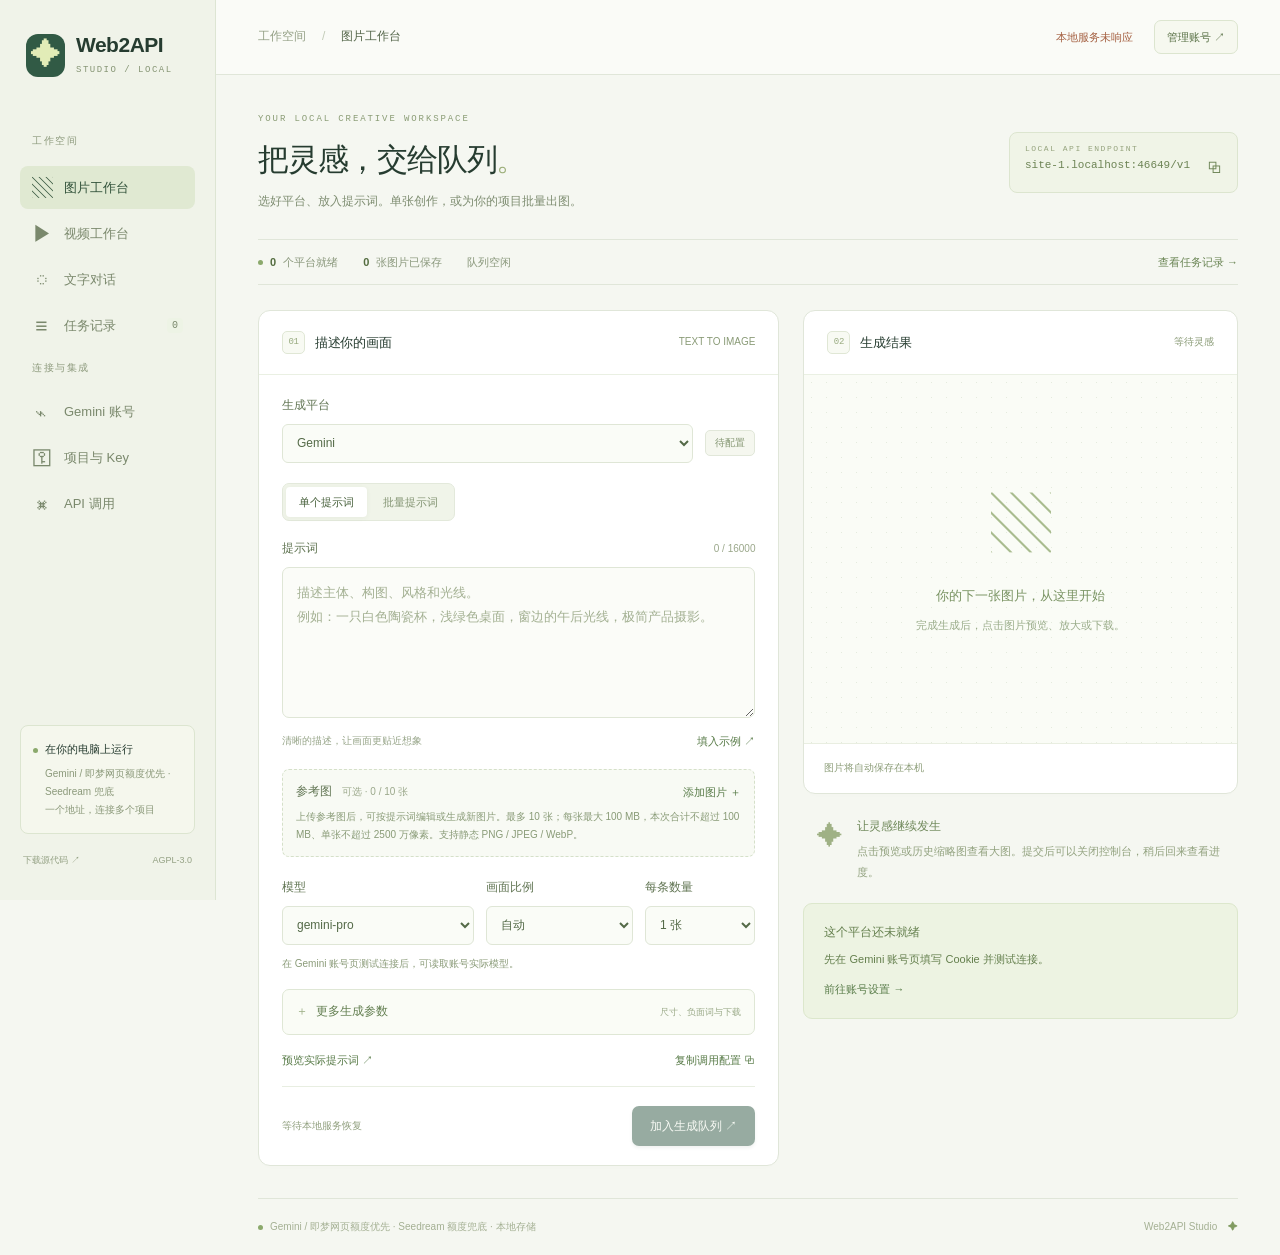
==== commit 05ace23e: "Add free web image and video connectors" ====
--- a/static/index.html
+++ b/static/index.html
@@ -88,7 +88,7 @@
         <div class="hero"><div><div class="eyebrow">ONE WORKSPACE, MORE POSSIBILITIES</div><h1>让账号协同工作<span>。</span></h1><p>Gemini 账号 1 优先，账号 2 自动接力；两号都明确额度耗尽时，才由 Seedream 付费兜底。</p></div><button class="button primary" id="add-account">添加 Gemini 账号 ＋</button></div>
         <section class="pool-overview panel"><div><span class="eyebrow">GEMINI ACCOUNT POOL</span><h2>双账号优先 · 付费兜底</h2><p id="pool-summary">正在读取账号状态…</p></div><span class="badge ready">并发上限 2</span></section>
         <section class="panel seedream-panel"><div class="seedream-heading"><div><span class="eyebrow">VOLCENGINE ARK · PAID FALLBACK</span><h2>Seedream 5.0 Flash</h2></div><span class="badge" id="seedream-state">未配置</span></div><p class="form-hint">仅当 Gemini 账号 1 和账号 2 都明确返回额度耗尽时才会调用；认证失效、网络错误和其他失败不会触发付费请求。两个生成 worker 共用并发上限 2。</p><div class="seedream-endpoint"><span>Base URL</span><code>https://ark.cn-beijing.volces.com/api/v3</code><span>模型</span><code>doubao-seedream-5-0-flash-260915</code></div><form id="seedream-form" class="seedream-form"><div><label for="seedream-key" class="field-label">火山方舟 API Key</label><input id="seedream-key" type="password" autocomplete="new-password" spellcheck="false" placeholder="输入 API Key；保存后不回显"></div><div class="seedream-actions"><button class="button primary" id="save-seedream">保存 API Key</button><button type="button" class="button secondary small" id="clear-seedream">清除</button></div></form><p id="seedream-price" class="form-hint">价格信息加载中…</p><p class="form-hint">Key 只保存在本机私有数据目录，接口和页面不会回显。金额为官方单价估算，实际费用以火山方舟账单为准。<a href="https://ark.volcengine.com/region:cn-beijing/docs/ark/model-pricing#457edfd0" target="_blank" rel="noopener noreferrer">查看官方模型价格</a></p><p id="seedream-message" class="settings-message" role="status" hidden></p><p id="seedream-error" class="inline-error" role="alert" hidden></p></section>
-        <section class="panel video-keys-panel"><div class="seedream-heading"><div><span class="eyebrow">WEB SESSIONS · WEB TOKENS · OFFICIAL API KEYS</span><h2>网页额度与平台连接</h2></div><span class="badge ready">免费桶逐项核实</span></div><p class="form-hint">这里同时列出网页入口和官方 API。每张卡片会标明“有明确免费桶、网页候选、可能要求风控验证”或“仅官方 API”；只有网页账号自己返回的免费桶才会用于免费路径，网页积分不会自动变成 API 额度。即梦和通义万相会在提交前检查赠送桶，Hailuo、PixVerse、Kling 等候选平台可能因账号、地区或网页验证而不可用。</p><div id="video-providers-list" class="video-provider-list"><p class="form-hint">正在读取网页和视频平台…</p></div></section>
+        <section class="panel video-keys-panel"><div class="seedream-heading"><div><span class="eyebrow">WEB SESSIONS · WEB TOKENS · OFFICIAL API KEYS</span><h2>网页额度与平台连接</h2></div><span class="badge ready">免费桶逐项核实</span></div><p class="form-hint">这里同时列出网页入口和官方 API。每张卡片会标明“有明确免费桶、网页候选、可能要求风控验证”或“仅官方 API”；只有网页账号自己返回的免费桶才会用于免费路径，网页积分不会自动变成 API 额度。即梦、通义万相和 SeaArt 使用网页免费路径；Whisk 已迁移到 Flow，目前只标为候选。Hailuo、PixVerse、Kling 等候选平台可能因账号、地区或网页验证而不可用。</p><div id="video-providers-list" class="video-provider-list"><p class="form-hint">正在读取网页和视频平台…</p></div></section>
         <div id="accounts-list" class="provider-cards"></div><details class="advanced-providers"><summary>其他网站适配器（高级）</summary><button class="button secondary small" id="add-provider">添加网站 ＋</button><div id="providers-list" class="provider-cards"></div>
         <section class="panel bridge-guide"><div class="guide-intro"><span class="guide-icon">⌁</span><div><h2>自定义网站接入</h2><p>使用网页账号已有额度，具体额度由平台决定。扩展仅操作你主动连接的专用标签。</p></div><span class="badge" id="bridge-state">未配对</span></div><div class="setup-steps"><div><b>01</b><h3>安装浏览器扩展</h3><p>下载并解压扩展，在 Chrome / Edge 扩展管理页开启开发者模式，选择「加载已解压的扩展程序」。</p><a class="button secondary small" href="/extension">下载扩展 ↓</a></div><div><b>02</b><h3>填入本机配对码</h3><p>生成配对码，粘贴到扩展弹窗并保存。配对码用于本机连接，区别于给项目使用的调用 Key。</p><button id="pair-bridge" class="button secondary small">生成配对码 ⧉</button><div id="pair-box" hidden><input type="password" readonly id="pair-token" aria-label="扩展配对码"><button class="text-button" id="copy-pair">复制配对码</button></div><small id="pair-hint"></small></div><div><b>03</b><h3>打开专用网页并登录</h3><p>在扩展里点击「连接网站」，允许对应网站权限，再在新标签登录。保持浏览器运行，工作台会显示就绪状态。</p><small>遇到登录验证时，请在网页手动完成。</small></div></div><p class="guide-footnote">生成任务不会自动重试。网页更新可能需要调整适配器选择器；每次任务从配置的新对话入口开始。</p></section></details>
       </section>
